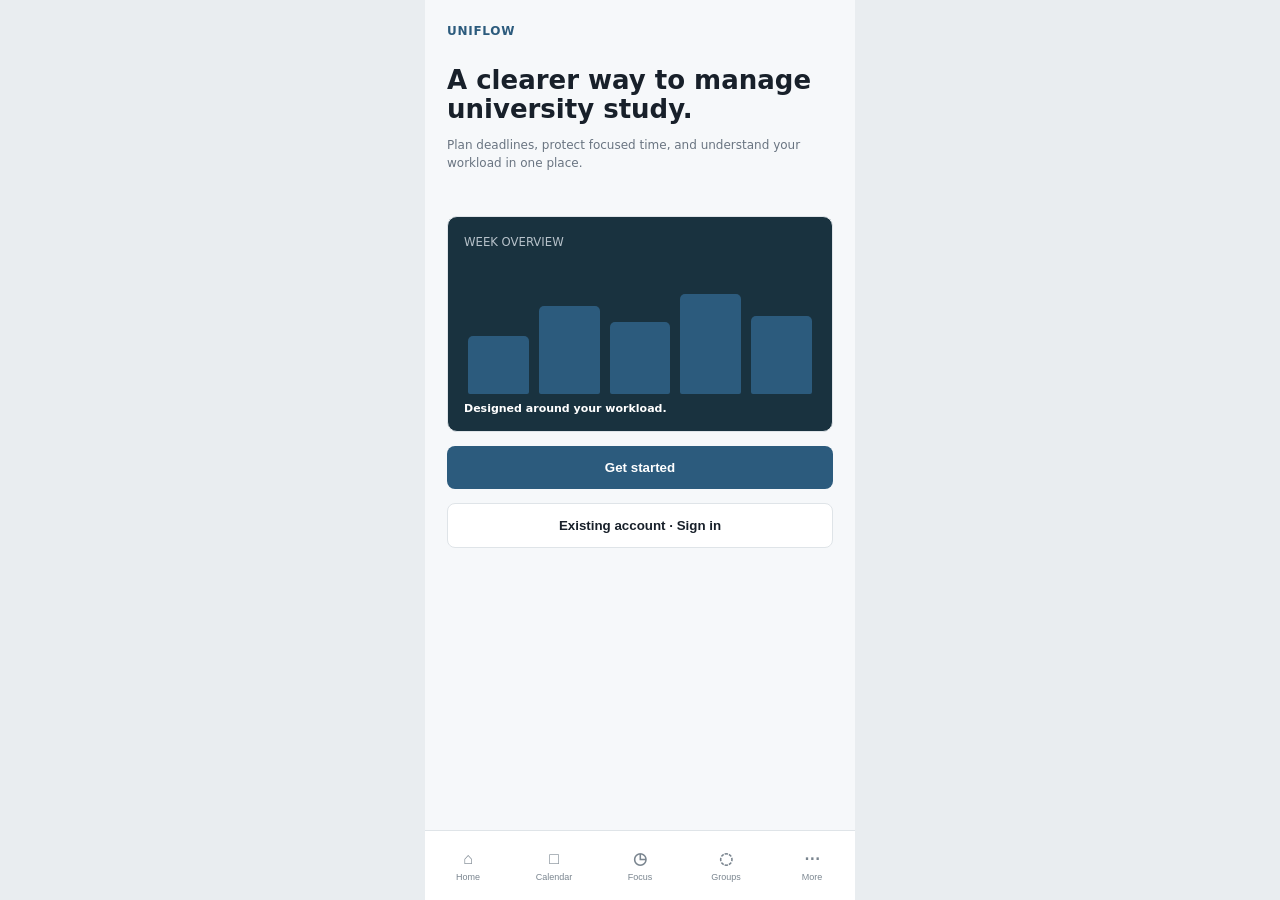
==== mobile-app.html @ fc10d0f5 "Add functional mobile UniFlow app prototype" ====
<!doctype html>
<html lang="en">
<head>
<meta charset="utf-8">
<meta name="viewport" content="width=device-width,initial-scale=1">
<meta name="theme-color" content="#19323f">
<title>UniFlow — Functional Mobile Prototype</title>
<style>
:root{--bg:#f6f8fa;--card:#fff;--ink:#18202a;--muted:#697481;--line:#dfe4e8;--accent:#2c5b7d;--soft:#e5eff6;--navy:#19323f;--green:#26815e;--amber:#b2741c;--red:#b83e45}
*{box-sizing:border-box}body{margin:0;background:#e9edf0;color:var(--ink);font:14px Inter,system-ui,sans-serif}.app{width:min(100%,430px);min-height:100vh;margin:auto;background:var(--bg)}.screen{display:none;min-height:100vh;padding:24px 22px 96px}.screen.active{display:block}.brand{font-size:12px;font-weight:800;color:var(--accent);letter-spacing:.06em}.h1{font-size:26px;line-height:1.12;margin:28px 0 8px;font-weight:750}.sub{color:var(--muted);font-size:12px;line-height:1.5}.label{margin-top:26px;font-size:10px;font-weight:800;letter-spacing:.08em;color:#89939d}.card{background:var(--card);border:1px solid var(--line);border-radius:10px;padding:16px;margin-top:10px}.btn{width:100%;border:0;border-radius:8px;padding:14px 16px;margin-top:14px;font-weight:700;cursor:pointer;background:var(--accent);color:#fff}.btn.secondary{background:#fff;color:var(--ink);border:1px solid var(--line)}input,select,textarea{width:100%;border:1px solid var(--line);border-radius:8px;background:#fff;padding:12px;margin-top:6px;font:inherit;color:var(--ink)}textarea{min-height:90px}.row{display:flex;align-items:center;justify-content:space-between;gap:12px;padding:13px 0;border-bottom:1px solid var(--line);font-size:11px}.row:last-child{border-bottom:0}.chips{display:flex;gap:8px;flex-wrap:wrap;margin-top:10px}.chip{border:1px solid var(--line);background:#fff;border-radius:18px;padding:7px 12px;font-size:10px;font-weight:700;cursor:pointer}.chip.on{background:var(--soft);border-color:transparent;color:var(--accent)}.event{padding:13px;border-left:3px solid var(--accent);background:var(--soft);border-radius:8px;margin-top:9px}.task{display:grid;grid-template-columns:20px 1fr auto;gap:10px;align-items:center}.task input{width:18px;margin:0;accent-color:var(--accent)}small{color:var(--muted)}.status{font-size:9px;font-weight:800}.danger{color:var(--red)}.metrics{display:grid;grid-template-columns:repeat(3,1fr);gap:8px}.metric{background:#fff;border:1px solid var(--line);border-radius:9px;padding:12px}.metric strong{font-size:18px}.bars{height:150px;display:flex;align-items:end;gap:10px;padding:18px 4px 5px}.bar{flex:1;background:var(--accent);border-radius:5px 5px 2px 2px}.timer{text-align:center;font-size:54px;font-weight:750;margin:60px 0 20px}.progress{height:5px;background:var(--line);border-radius:5px}.progress i{display:block;height:100%;background:var(--accent);border-radius:5px}.nav{position:fixed;bottom:0;width:min(100%,430px);height:70px;background:#fff;border-top:1px solid var(--line);display:grid;grid-template-columns:repeat(5,1fr);z-index:5}.nav button{border:0;background:#fff;color:#7a858f;font-size:9px}.nav button.active{color:var(--accent);font-weight:800}.nav b{display:block;font-size:16px;margin-bottom:4px}.toast{position:fixed;left:50%;bottom:84px;transform:translate(-50%,15px);background:#18202a;color:#fff;padding:11px 14px;border-radius:8px;font-size:11px;opacity:0;pointer-events:none;transition:.2s;z-index:10}.toast.show{opacity:1;transform:translate(-50%,0)}
</style>
</head>
<body>
<div class="app">

<section id="onboarding" class="screen active">
<div class="brand">UNIFLOW</div>
<div class="h1">A clearer way to manage university study.</div>
<p class="sub">Plan deadlines, protect focused time, and understand your workload in one place.</p>
<div class="card" style="background:var(--navy);color:#fff;margin-top:44px"><small style="color:#b7c2ca">WEEK OVERVIEW</small><div class="bars" id="mini"></div><b style="font-size:11px">Designed around your workload.</b></div>
<button class="btn" onclick="go('login')">Get started</button>
<button class="btn secondary" onclick="go('login')">Existing account · Sign in</button>
</section>

<section id="login" class="screen">
<div class="brand">UNIFLOW</div><div class="h1">University sign in</div><p class="sub">Use your institutional account to continue.</p>
<div class="label">UNIVERSITY ACCOUNT</div><div class="card">
<label>Email<input id="email" type="email" value="name@leicester.ac.uk"></label>
<label style="display:block;margin-top:12px">Password<input id="password" type="password" value="demo-password"></label>
<button class="btn" onclick="signIn()">Continue</button><button class="btn secondary" onclick="toast('Reset instructions would be sent here.')">Forgot password?</button>
</div></section>

<section id="personal" class="screen">
<div class="brand">UNIFLOW</div><div class="h1">Set up your workspace</div><p class="sub">Choose how UniFlow should plan around your week.</p>
<div class="label">COURSE LEVEL</div><div class="chips"><button class="chip on">Postgraduate</button><button class="chip">Undergraduate</button></div>
<div class="label">WHAT MATTERS MOST</div><div class="card" id="goals"></div>
<div class="label">PLANNING STYLE</div><div class="chips"><button class="chip">Flexible</button><button class="chip on">Structured</button><button class="chip">Mixed</button></div>
<button class="btn" onclick="savePersonal()">Save preferences</button>
</section>

<section id="home" class="screen">
<div class="brand">MON 12 OCT</div><div class="h1" style="margin-top:8px">Good morning, Aisha</div><p class="sub">Your week is currently manageable.</p>
<div class="card"><div class="label" style="margin:0">NEXT ACTION</div><h3>Complete literature review</h3><p class="sub">CO4223 · 2 hours · Due today</p><button class="btn" onclick="go('focus')">Start focus</button></div>
<div class="label">DEADLINES</div><div id="homeTasks"></div>
<div class="label">SYSTEM RECOMMENDATION</div><div class="card"><b>Schedule adjustment</b><p class="sub">Move Tuesday study time to 17:00 because of a group meeting.</p><button class="btn secondary" onclick="go('calendar')">Review recommendation</button></div>
</section>

<section id="calendar" class="screen">
<div class="brand">UNIFLOW</div><div class="h1">Calendar</div><p class="sub">12–18 October 2026</p>
<div class="chips"><button class="chip">Day</button><button class="chip on">Week</button><button class="chip">Month</button></div>
<div class="event"><b>HCI lecture</b><br><small>09:00–10:00</small></div><div class="event"><b>Library / independent study</b><br><small>10:00–12:00</small></div><div class="event" style="border-color:var(--amber);background:#f9efda"><b>Group meeting</b><br><small>13:00–14:00</small></div><div class="event" style="border-color:var(--green);background:#e4f4ed"><b>CO4223 focus block</b><br><small>14:00–16:00</small></div>
<div class="label">CONFLICT DETECTED</div><div class="card"><b>Suggested alternative: 16:00–18:00</b><p class="sub">Fixed commitments remain unchanged.</p><button class="btn" onclick="applySchedule()">Apply change</button></div>
</section>

<section id="tasks" class="screen">
<div class="brand">UNIFLOW</div><div class="h1">Tasks</div><p class="sub"><span id="taskCount">3</span> active tasks require attention.</p>
<div class="chips"><button class="chip on">All</button><button class="chip">Today</button><button class="chip">Upcoming</button></div>
<div class="label">ACTIVE</div><div id="taskList"></div><button class="btn" onclick="addTask()">Add task</button>
</section>

<section id="planner" class="screen">
<div class="brand">UNIFLOW</div><div class="h1">Study planner</div><p class="sub">Generate a draft plan from deadlines, availability and constraints.</p>
<div class="label">PLANNING INPUTS</div><div class="card">
<div class="row"><span>Available study time</span><b>10 hrs / week</b></div><div class="row"><span>Active deadlines</span><b>3</b></div><div class="row"><span>Fixed commitments</span><b>4</b></div><div class="row"><span>Session length</span><b>60–120 min</b></div>
</div><div class="label">RULES</div><div class="card" id="rules"></div><button class="btn" onclick="generatePlan()">Generate draft plan</button>
</section>

<section id="plan" class="screen">
<div class="brand">UNIFLOW</div><div class="h1">Draft study plan</div><p class="sub">12–18 October 2026 · editable before applying</p><div id="planList"></div>
<div class="card"><b>Why this plan?</b><p class="sub">It protects fixed commitments, prioritises nearer deadlines and leaves a buffer.</p></div>
<button class="btn" onclick="acceptPlan()">Accept draft</button><button class="btn secondary" onclick="go('planner')">Edit plan</button>
</section>

<section id="focus" class="screen">
<div class="brand">FOCUS SESSION</div><div class="h1">CO4223 · Literature review</div><div class="timer" id="timer">25:00</div><div class="progress"><i id="timerBar" style="width:100%"></i></div>
<button class="btn" id="timerBtn" onclick="toggleTimer()">Start</button><button class="btn secondary" onclick="endFocus()">End session</button>
<div class="label">SESSION CONTROLS</div><div class="card"><div class="row"><span>Notifications</span><b>Blocked</b></div><div class="row"><span>Break reminder</span><b>25 min</b></div></div>
</section>

<section id="wellbeing" class="screen">
<div class="brand">UNIFLOW</div><div class="h1">Wellbeing</div><p class="sub">Optional check-in. You control how it is used.</p>
<div class="label">HOW ARE YOU FEELING?</div><div class="chips" id="moods"></div><div class="label">FACTORS</div><div class="chips" id="factors"></div><div class="label">OPTIONAL NOTE</div><textarea id="note" placeholder="Anything affecting your study today?"></textarea><button class="btn" onclick="saveWellbeing()">Save check-in</button>
</section>

<section id="groups" class="screen">
<div class="brand">UNIFLOW</div><div class="h1">Group project</div><p class="sub">4 members · shared workspace</p><div class="chips"><button class="chip on">Chat</button><button class="chip" onclick="go('tasks')">Tasks</button><button class="chip">Files</button><button class="chip">Notes</button></div>
<div class="label">RECENT ACTIVITY</div><div class="card"><b>Aisha · 10:24</b><p class="sub">Uploaded prototype_v2.pdf</p></div><div class="card"><b>Tom · 10:28</b><p class="sub">Commented on screen 4</p></div>
<input id="message" placeholder="Write a message…"><button class="btn" onclick="sendMessage()">Send</button>
</section>

<section id="analytics" class="screen">
<div class="brand">UNIFLOW</div><div class="h1">Progress</div><p class="sub">Last 7 days</p><div class="metrics"><div class="metric"><strong>18.5h</strong><br><small>Study time</small></div><div class="metric"><strong>78%</strong><br><small>Complete</small></div><div class="metric"><strong id="focusMetric">6.2h</strong><br><small>Focus</small></div></div>
<div class="label">STUDY TIME</div><div class="card"><div class="bars" id="bars"></div></div><div class="label">REFLECTION</div><div class="card"><b>Afternoon is your strongest study period.</b><p class="sub">Use this pattern when reviewing future plans.</p></div>
</section>

<section id="whatif" class="screen">
<div class="brand">UNIFLOW</div><div class="h1">What-if analysis</div><p class="sub">Explore workload trade-offs before changing your plan.</p>
<div class="label">SCENARIO</div><select id="scenario" onchange="simulate()"><option value="work">Add 5 hours of part-time work</option><option value="travel">Add 4 hours of travel</option><option value="deadline">Move a deadline forward 2 days</option></select>
<div class="label">PROJECTED IMPACT</div><div class="card" id="impact"></div><button class="btn" onclick="applyScenario()">Apply scenario</button><button class="btn secondary" onclick="go('analytics')">Discard</button>
</section>

<section id="settings" class="screen">
<div class="brand">UNIFLOW</div><div class="h1">Settings</div><p class="sub">Accessibility, notifications and account controls.</p>
<div class="label">ACCESSIBILITY</div><div class="card"><label class="row"><span>Reduce motion</span><input type="checkbox" onchange="document.body.classList.toggle('reduce',this.checked)"></label><div class="row"><span>Screen reader labels</span><b>On</b></div><div class="row"><span>Text size</span><b>Default</b></div></div>
<div class="label">NOTIFICATIONS</div><div class="card"><label class="row"><span>Task reminders</span><input type="checkbox" checked onchange="toast(this.checked?'Task reminders on':'Task reminders off')"></label><div class="row"><span>Deadline alerts</span><b>On</b></div></div>
<button class="btn secondary" onclick="go('privacy')">Privacy & data</button>
</section>

<section id="privacy" class="screen">
<div class="brand">UNIFLOW</div><div class="h1">Privacy & data</div><p class="sub">Choose what UniFlow can use for personalisation.</p>
<div class="card"><label class="row"><span>AI recommendations</span><input type="checkbox" checked onchange="toast('Preference saved')"></label><div class="row"><span>Calendar data</span><b>On</b></div><label class="row"><span>Wellbeing data</span><input type="checkbox" onchange="toast('Preference saved')"></label></div>
<button class="btn secondary" onclick="downloadData()">Download my data</button><button class="btn secondary" onclick="toast('Deletion requires confirmation in a production account flow.')">Delete my data</button>
</section>

<nav class="nav"><button data-nav="home"><b>⌂</b>Home</button><button data-nav="calendar"><b>□</b>Calendar</button><button data-nav="focus"><b>◷</b>Focus</button><button data-nav="groups"><b>◌</b>Groups</button><button data-nav="settings"><b>⋯</b>More</button></nav>
</div>
<div id="toast" class="toast"></div>
<script>
const state=JSON.parse(localStorage.getItem('uniflowState')||'{"tasks":[{"t":"Complete literature review","m":"CO4223 · Due today","done":false},{"t":"Prepare experiment setup","m":"CO7091 · Due tomorrow","done":false},{"t":"Refine prototype screens","m":"CO4223 · 3 days","done":false}]}');
const save=()=>localStorage.setItem('uniflowState',JSON.stringify(state));
function toast(m){const t=document.getElementById('toast');t.textContent=m;t.classList.add('show');clearTimeout(window.tt);window.tt=setTimeout(()=>t.classList.remove('show'),2200)}
function go(id){document.querySelectorAll('.screen').forEach(s=>s.classList.toggle('active',s.id===id));document.querySelectorAll('.nav button').forEach(b=>b.classList.toggle('active',b.dataset.nav===id));history.replaceState(null,'','#'+id);window.scrollTo(0,0);render()}
document.querySelectorAll('[data-nav]').forEach(b=>b.onclick=()=>go(b.dataset.nav));
function signIn(){if(!email.value||!password.value)return toast('Enter your university email and password.');go('personal')}
function savePersonal(){toast('Preferences saved');go('home')}
function renderTasks(){taskList.innerHTML=state.tasks.map((x,i)=>'<div class="card task"><input type="checkbox" '+(x.done?'checked':'')+' onchange="toggleTask('+i+',this.checked)"><div><b style="'+(x.done?'text-decoration:line-through;opacity:.5':'')+'">'+x.t+'</b><small>'+x.m+'</small></div><span class="status '+(i===0?'danger':'')+'">'+(i===0?'Due today':'Upcoming')+'</span></div>').join('');taskCount.textContent=state.tasks.filter(x=>!x.done).length}
function toggleTask(i,v){state.tasks[i].done=v;save();renderTasks();toast(v?'Task completed':'Task reopened')}
function addTask(){const t=prompt('Task name');if(!t)return;state.tasks.push({t,m:'Added just now',done:false});save();renderTasks();toast('Task added')}
function renderHome(){homeTasks.innerHTML=state.tasks.slice(0,3).map(x=>'<div class="card"><b>'+x.t+'</b><p class="sub">'+x.m+'</p></div>').join('')}
function renderGoals(){goals.innerHTML=['Manage deadlines','Improve focus','Balance work and study','Collaborate effectively'].map((x,i)=>'<label class="row"><span>'+x+'</span><input type="checkbox" '+(i<3?'checked':'')+'></label>').join('')}
function renderRules(){rules.innerHTML=['Protect fixed commitments','Include breaks','Leave flexibility','Prioritise nearer deadlines'].map(x=>'<label class="row"><span>'+x+'</span><input type="checkbox" checked></label>').join('')}
function generatePlan(){go('plan');toast('Draft plan generated')}
function renderPlan(){planList.innerHTML=[['MON 12','Literature review','14:00–16:00'],['TUE 13','Research papers','17:00–18:30'],['WED 14','Prototype refinement','14:00–16:00'],['THU 15','Technical review','16:00–18:00'],['FRI 16','Group meeting','13:00–14:00']].map(x=>'<div class="card"><small>'+x[0]+'</small><b style="display:block;margin-top:5px">'+x[1]+'</b><small>'+x[2]+'</small></div>').join('')}
function acceptPlan(){toast('Plan accepted and added to calendar');go('calendar')}
let timer=1500,run=false,int;
function updateTimer(){const m=String(Math.floor(timer/60)).padStart(2,'0'),s=String(timer%60).padStart(2,'0');document.getElementById('timer').textContent=m+':'+s;document.getElementById('timerBar').style.width=(timer/1500*100)+'%'}
function toggleTimer(){run=!run;timerBtn.textContent=run?'Pause':'Start';if(run){int=setInterval(()=>{timer--;updateTimer();if(timer<=0){clearInterval(int);run=false;timer=1500;toast('Focus session complete')}} ,1000)}else clearInterval(int)}
function endFocus(){clearInterval(int);run=false;timer=1500;updateTimer();toast('Focus session saved');go('home')}
function renderMoods(){moods.innerHTML=['Very low','Low','Okay','Good','Great'].map(x=>'<button class="chip" onclick="moods.querySelectorAll(\'.chip\').forEach(b=>b.classList.remove(\'on\'));this.classList.add(\'on\')">'+x+'</button>').join('')}
function renderFactors(){factors.innerHTML=['Workload','Sleep','Motivation','Social','Other'].map(x=>'<button class="chip">'+x+'</button>').join('')}
function saveWellbeing(){toast('Check-in saved');go('home')}
function sendMessage(){const m=message.value.trim();if(!m)return toast('Write a message first.');message.value='';toast('Message added to group workspace')}
function simulate(){const v=scenario.value;const a=v==='work'?['18.5 → 14 h','1 → 3','15% → 4%']:v==='travel'?['18.5 → 15.5 h','1 → 2','15% → 8%']:['18.5 → 17 h','1 → 2','15% → 10%'];impact.innerHTML='<div class="row"><span>Study time</span><b class="danger">'+a[0]+'</b></div><div class="row"><span>Tasks at risk</span><b class="danger">'+a[1]+'</b></div><div class="row"><span>Buffer</span><b>'+a[2]+'</b></div>'}
function applySchedule(){toast('Calendar updated');go('home')}
function applyScenario(){toast('Scenario applied to planning view');go('planner')}
function downloadData(){const blob=new Blob([JSON.stringify(state,null,2)],{type:'application/json'});const a=document.createElement('a');a.href=URL.createObjectURL(blob);a.download='uniflow-data.json';a.click();toast('Data export created')}
mini.innerHTML=[58,88,72,100,78].map(h=>'<div class="bar" style="height:'+h+'px;background:#2c5b7d"></div>').join('');
function render(){renderTasks();renderHome();renderGoals();renderRules();renderPlan();renderMoods();renderFactors();simulate()}
render();if(location.hash.slice(1)&&document.getElementById(location.hash.slice(1)))go(location.hash.slice(1));
</script>
</body></html>
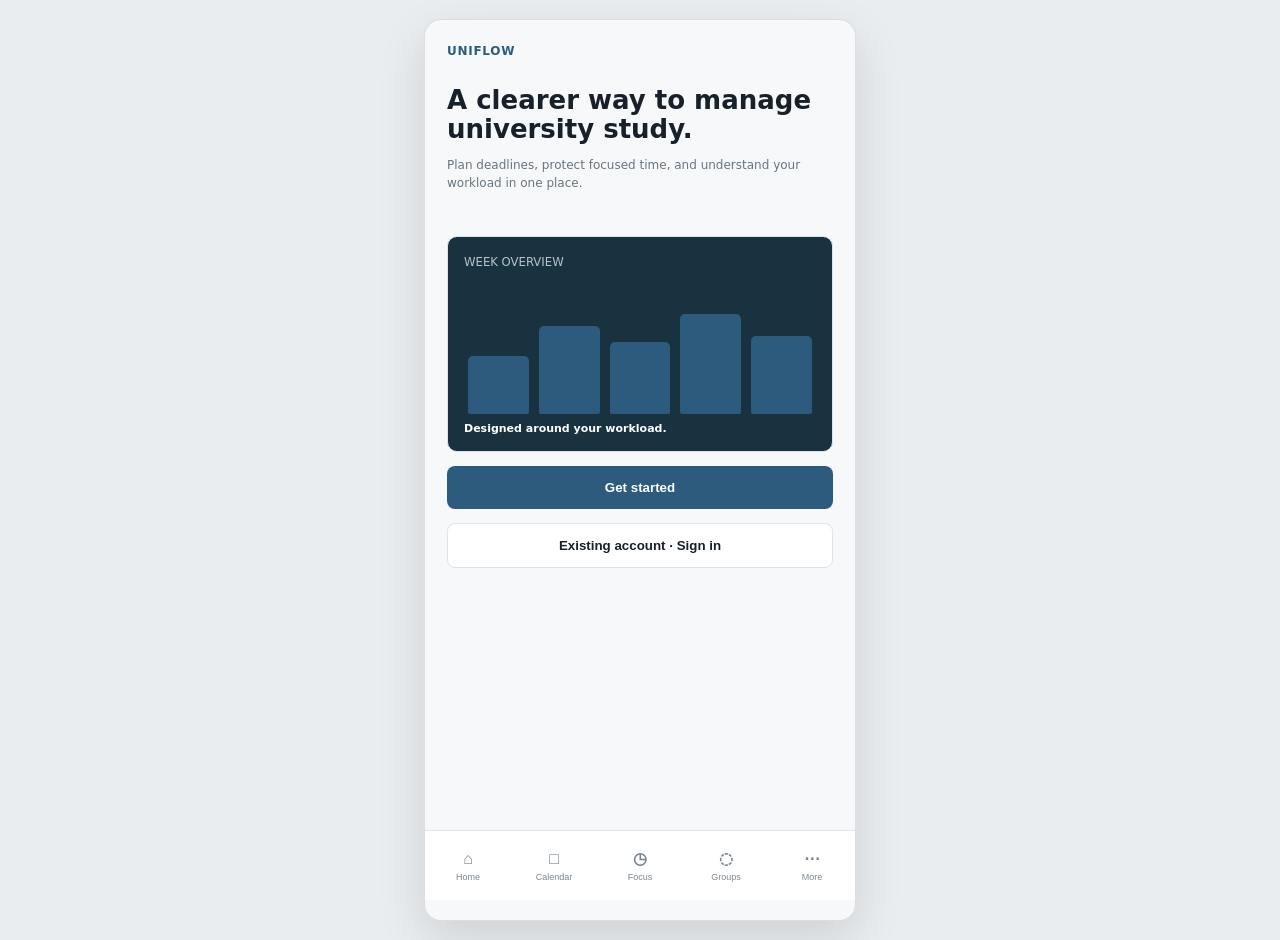
==== commit 1eb46a27: "Expand UniFlow prototype interactions and persistence" ====
--- a/mobile-app.html
+++ b/mobile-app.html
@@ -8,7 +8,7 @@
 <style>
 :root{--bg:#f6f8fa;--card:#fff;--ink:#18202a;--muted:#697481;--line:#dfe4e8;--accent:#2c5b7d;--soft:#e5eff6;--navy:#19323f;--green:#26815e;--amber:#b2741c;--red:#b83e45}
 *{box-sizing:border-box}body{margin:0;background:#e9edf0;color:var(--ink);font:14px Inter,system-ui,sans-serif}.app{width:min(100%,430px);min-height:100vh;margin:auto;background:var(--bg)}.screen{display:none;min-height:100vh;padding:24px 22px 96px}.screen.active{display:block}.brand{font-size:12px;font-weight:800;color:var(--accent);letter-spacing:.06em}.h1{font-size:26px;line-height:1.12;margin:28px 0 8px;font-weight:750}.sub{color:var(--muted);font-size:12px;line-height:1.5}.label{margin-top:26px;font-size:10px;font-weight:800;letter-spacing:.08em;color:#89939d}.card{background:var(--card);border:1px solid var(--line);border-radius:10px;padding:16px;margin-top:10px}.btn{width:100%;border:0;border-radius:8px;padding:14px 16px;margin-top:14px;font-weight:700;cursor:pointer;background:var(--accent);color:#fff}.btn.secondary{background:#fff;color:var(--ink);border:1px solid var(--line)}input,select,textarea{width:100%;border:1px solid var(--line);border-radius:8px;background:#fff;padding:12px;margin-top:6px;font:inherit;color:var(--ink)}textarea{min-height:90px}.row{display:flex;align-items:center;justify-content:space-between;gap:12px;padding:13px 0;border-bottom:1px solid var(--line);font-size:11px}.row:last-child{border-bottom:0}.chips{display:flex;gap:8px;flex-wrap:wrap;margin-top:10px}.chip{border:1px solid var(--line);background:#fff;border-radius:18px;padding:7px 12px;font-size:10px;font-weight:700;cursor:pointer}.chip.on{background:var(--soft);border-color:transparent;color:var(--accent)}.event{padding:13px;border-left:3px solid var(--accent);background:var(--soft);border-radius:8px;margin-top:9px}.task{display:grid;grid-template-columns:20px 1fr auto;gap:10px;align-items:center}.task input{width:18px;margin:0;accent-color:var(--accent)}small{color:var(--muted)}.status{font-size:9px;font-weight:800}.danger{color:var(--red)}.metrics{display:grid;grid-template-columns:repeat(3,1fr);gap:8px}.metric{background:#fff;border:1px solid var(--line);border-radius:9px;padding:12px}.metric strong{font-size:18px}.bars{height:150px;display:flex;align-items:end;gap:10px;padding:18px 4px 5px}.bar{flex:1;background:var(--accent);border-radius:5px 5px 2px 2px}.timer{text-align:center;font-size:54px;font-weight:750;margin:60px 0 20px}.progress{height:5px;background:var(--line);border-radius:5px}.progress i{display:block;height:100%;background:var(--accent);border-radius:5px}.nav{position:fixed;bottom:0;width:min(100%,430px);height:70px;background:#fff;border-top:1px solid var(--line);display:grid;grid-template-columns:repeat(5,1fr);z-index:5}.nav button{border:0;background:#fff;color:#7a858f;font-size:9px}.nav button.active{color:var(--accent);font-weight:800}.nav b{display:block;font-size:16px;margin-bottom:4px}.toast{position:fixed;left:50%;bottom:84px;transform:translate(-50%,15px);background:#18202a;color:#fff;padding:11px 14px;border-radius:8px;font-size:11px;opacity:0;pointer-events:none;transition:.2s;z-index:10}.toast.show{opacity:1;transform:translate(-50%,0)}
-</style>
+body.dark{--bg:#10161b;--card:#172027;--ink:#eef3f6;--muted:#aab5bd;--line:#2d3941;--soft:#203b4b}body.dark .btn.secondary,body.dark input,body.dark select,body.dark textarea,body.dark .chip,body.dark .nav,body.dark .nav button{background:#172027;color:var(--ink)}body.dark .metric{background:#172027}body.reduce *{transition:none!important;animation:none!important} @media (min-width:700px){.app{box-shadow:0 0 0 1px #d9dfe4,0 18px 50px rgba(0,0,0,.12);margin:20px auto;min-height:calc(100vh - 40px);border-radius:16px;overflow:hidden}.nav{position:fixed;border-radius:0 0 16px 16px}} </style>
 </head>
 <body>
 <div class="app">
@@ -47,14 +47,14 @@
 
 <section id="calendar" class="screen">
 <div class="brand">UNIFLOW</div><div class="h1">Calendar</div><p class="sub">12–18 October 2026</p>
-<div class="chips"><button class="chip">Day</button><button class="chip on">Week</button><button class="chip">Month</button></div>
-<div class="event"><b>HCI lecture</b><br><small>09:00–10:00</small></div><div class="event"><b>Library / independent study</b><br><small>10:00–12:00</small></div><div class="event" style="border-color:var(--amber);background:#f9efda"><b>Group meeting</b><br><small>13:00–14:00</small></div><div class="event" style="border-color:var(--green);background:#e4f4ed"><b>CO4223 focus block</b><br><small>14:00–16:00</small></div>
+<div class="chips" id="calendarViews"><button class="chip" data-view="day" onclick="setCalendarView('day')">Day</button><button class="chip on" data-view="week" onclick="setCalendarView('week')">Week</button><button class="chip" data-view="month" onclick="setCalendarView('month')">Month</button></div><div id="calendarContent"></div>
+<div id="calendarEvents"><div class="event"><b>HCI lecture</b><br><small>09:00–10:00</small></div><div class="event"><b>Library / independent study</b><br><small>10:00–12:00</small></div><div class="event" style="border-color:var(--amber);background:#f9efda"><b>Group meeting</b><br><small>13:00–14:00</small></div><div class="event" style="border-color:var(--green);background:#e4f4ed"><b>CO4223 focus block</b><br><small id="focusBlockTime">14:00–16:00</small></div></div>
 <div class="label">CONFLICT DETECTED</div><div class="card"><b>Suggested alternative: 16:00–18:00</b><p class="sub">Fixed commitments remain unchanged.</p><button class="btn" onclick="applySchedule()">Apply change</button></div>
 </section>
 
 <section id="tasks" class="screen">
 <div class="brand">UNIFLOW</div><div class="h1">Tasks</div><p class="sub"><span id="taskCount">3</span> active tasks require attention.</p>
-<div class="chips"><button class="chip on">All</button><button class="chip">Today</button><button class="chip">Upcoming</button></div>
+<div class="chips" id="taskFilters"><button class="chip on" data-filter="all" onclick="setTaskFilter('all')">All</button><button class="chip" data-filter="today" onclick="setTaskFilter('today')">Today</button><button class="chip" data-filter="upcoming" onclick="setTaskFilter('upcoming')">Upcoming</button><button class="chip" data-filter="done" onclick="setTaskFilter('done')">Completed</button></div>
 <div class="label">ACTIVE</div><div id="taskList"></div><button class="btn" onclick="addTask()">Add task</button>
 </section>
 
@@ -83,7 +83,7 @@
 </section>
 
 <section id="groups" class="screen">
-<div class="brand">UNIFLOW</div><div class="h1">Group project</div><p class="sub">4 members · shared workspace</p><div class="chips"><button class="chip on">Chat</button><button class="chip" onclick="go('tasks')">Tasks</button><button class="chip">Files</button><button class="chip">Notes</button></div>
+<div class="brand">UNIFLOW</div><div class="h1">Group project</div><p class="sub">4 members · shared workspace</p><div class="chips" id="groupTabs"><button class="chip on" data-tab="chat" onclick="setGroupTab('chat')">Chat</button><button class="chip" data-tab="tasks" onclick="setGroupTab('tasks')">Tasks</button><button class="chip" data-tab="files" onclick="setGroupTab('files')">Files</button><button class="chip" data-tab="notes" onclick="setGroupTab('notes')">Notes</button></div><div id="groupContent"></div>
 <div class="label">RECENT ACTIVITY</div><div class="card"><b>Aisha · 10:24</b><p class="sub">Uploaded prototype_v2.pdf</p></div><div class="card"><b>Tom · 10:28</b><p class="sub">Commented on screen 4</p></div>
 <input id="message" placeholder="Write a message…"><button class="btn" onclick="sendMessage()">Send</button>
 </section>
@@ -101,9 +101,12 @@
 
 <section id="settings" class="screen">
 <div class="brand">UNIFLOW</div><div class="h1">Settings</div><p class="sub">Accessibility, notifications and account controls.</p>
-<div class="label">ACCESSIBILITY</div><div class="card"><label class="row"><span>Reduce motion</span><input type="checkbox" onchange="document.body.classList.toggle('reduce',this.checked)"></label><div class="row"><span>Screen reader labels</span><b>On</b></div><div class="row"><span>Text size</span><b>Default</b></div></div>
+<div class="label">QUICK ACCESS</div><div class="chips">
+<button class="chip" onclick="go('tasks')">Tasks</button><button class="chip" onclick="go('planner')">Planner</button><button class="chip" onclick="go('wellbeing')">Wellbeing</button><button class="chip" onclick="go('analytics')">Progress</button><button class="chip" onclick="go('whatif')">What-if</button>
+</div>
+<div class="label">ACCESSIBILITY</div><div class="card"><label class="row"><span>Reduce motion</span><input id="reduceMotion" type="checkbox" onchange="setPreference('reduceMotion',this.checked)"></label><label class="row"><span>Dark mode</span><input id="darkMode" type="checkbox" onchange="setPreference('darkMode',this.checked)"></label><div class="row"><span>Screen reader labels</span><b>On</b></div><div class="row"><span>Text size</span><b>Default</b></div></div>
 <div class="label">NOTIFICATIONS</div><div class="card"><label class="row"><span>Task reminders</span><input type="checkbox" checked onchange="toast(this.checked?'Task reminders on':'Task reminders off')"></label><div class="row"><span>Deadline alerts</span><b>On</b></div></div>
-<button class="btn secondary" onclick="go('privacy')">Privacy & data</button>
+<button class="btn secondary" onclick="go('privacy')">Privacy & data</button><button class="btn secondary" onclick="resetDemo()">Reset demo data</button>
 </section>
 
 <section id="privacy" class="screen">
@@ -118,6 +121,8 @@
 <script>
 const state=JSON.parse(localStorage.getItem('uniflowState')||'{"tasks":[{"t":"Complete literature review","m":"CO4223 · Due today","done":false},{"t":"Prepare experiment setup","m":"CO7091 · Due tomorrow","done":false},{"t":"Refine prototype screens","m":"CO4223 · 3 days","done":false}]}');
 const save=()=>localStorage.setItem('uniflowState',JSON.stringify(state));
+const prefs=JSON.parse(localStorage.getItem('uniflowPrefs')||'{}');
+let taskFilter='all',calendarView='week',groupTab='chat';
 function toast(m){const t=document.getElementById('toast');t.textContent=m;t.classList.add('show');clearTimeout(window.tt);window.tt=setTimeout(()=>t.classList.remove('show'),2200)}
 function go(id){document.querySelectorAll('.screen').forEach(s=>s.classList.toggle('active',s.id===id));document.querySelectorAll('.nav button').forEach(b=>b.classList.toggle('active',b.dataset.nav===id));history.replaceState(null,'','#'+id);window.scrollTo(0,0);render()}
 document.querySelectorAll('[data-nav]').forEach(b=>b.onclick=()=>go(b.dataset.nav));
@@ -131,21 +136,32 @@
 function renderRules(){rules.innerHTML=['Protect fixed commitments','Include breaks','Leave flexibility','Prioritise nearer deadlines'].map(x=>'<label class="row"><span>'+x+'</span><input type="checkbox" checked></label>').join('')}
 function generatePlan(){go('plan');toast('Draft plan generated')}
 function renderPlan(){planList.innerHTML=[['MON 12','Literature review','14:00–16:00'],['TUE 13','Research papers','17:00–18:30'],['WED 14','Prototype refinement','14:00–16:00'],['THU 15','Technical review','16:00–18:00'],['FRI 16','Group meeting','13:00–14:00']].map(x=>'<div class="card"><small>'+x[0]+'</small><b style="display:block;margin-top:5px">'+x[1]+'</b><small>'+x[2]+'</small></div>').join('')}
-function acceptPlan(){toast('Plan accepted and added to calendar');go('calendar')}
+function acceptPlan(){state.planAccepted=true;save();toast('Plan accepted and added to calendar');go('calendar')}
 let timer=1500,run=false,int;
 function updateTimer(){const m=String(Math.floor(timer/60)).padStart(2,'0'),s=String(timer%60).padStart(2,'0');document.getElementById('timer').textContent=m+':'+s;document.getElementById('timerBar').style.width=(timer/1500*100)+'%'}
-function toggleTimer(){run=!run;timerBtn.textContent=run?'Pause':'Start';if(run){int=setInterval(()=>{timer--;updateTimer();if(timer<=0){clearInterval(int);run=false;timer=1500;toast('Focus session complete')}} ,1000)}else clearInterval(int)}
+function toggleTimer(){run=!run;timerBtn.textContent=run?'Pause':'Start';if(run){int=setInterval(()=>{timer--;updateTimer();if(timer<=0){clearInterval(int);run=false;timer=1500;updateTimer();timerBtn.textContent='Start';toast('Focus session complete')}} ,1000)}else clearInterval(int)}
 function endFocus(){clearInterval(int);run=false;timer=1500;updateTimer();toast('Focus session saved');go('home')}
 function renderMoods(){moods.innerHTML=['Very low','Low','Okay','Good','Great'].map(x=>'<button class="chip" onclick="moods.querySelectorAll(\'.chip\').forEach(b=>b.classList.remove(\'on\'));this.classList.add(\'on\')">'+x+'</button>').join('')}
 function renderFactors(){factors.innerHTML=['Workload','Sleep','Motivation','Social','Other'].map(x=>'<button class="chip">'+x+'</button>').join('')}
 function saveWellbeing(){toast('Check-in saved');go('home')}
 function sendMessage(){const m=message.value.trim();if(!m)return toast('Write a message first.');message.value='';toast('Message added to group workspace')}
-function simulate(){const v=scenario.value;const a=v==='work'?['18.5 → 14 h','1 → 3','15% → 4%']:v==='travel'?['18.5 → 15.5 h','1 → 2','15% → 8%']:['18.5 → 17 h','1 → 2','15% → 10%'];impact.innerHTML='<div class="row"><span>Study time</span><b class="danger">'+a[0]+'</b></div><div class="row"><span>Tasks at risk</span><b class="danger">'+a[1]+'</b></div><div class="row"><span>Buffer</span><b>'+a[2]+'</b></div>'}
-function applySchedule(){toast('Calendar updated');go('home')}
-function applyScenario(){toast('Scenario applied to planning view');go('planner')}
+function simulate(){const v=document.getElementById('scenario')?.value||'work';const a=v==='work'?['18.5 → 14 h','1 → 3','15% → 4%']:v==='travel'?['18.5 → 15.5 h','1 → 2','15% → 8%']:['18.5 → 17 h','1 → 2','15% → 10%'];impact.innerHTML='<div class="row"><span>Study time</span><b class="danger">'+a[0]+'</b></div><div class="row"><span>Tasks at risk</span><b class="danger">'+a[1]+'</b></div><div class="row"><span>Buffer</span><b>'+a[2]+'</b></div>'}
+function applySchedule(){state.scheduleAdjusted=true;save();toast('Calendar updated to 16:00–18:00');go('home')}
+function applyScenario(){state.lastScenario=document.getElementById('scenario').value;save();toast('Scenario saved to planning view');go('planner')}
 function downloadData(){const blob=new Blob([JSON.stringify(state,null,2)],{type:'application/json'});const a=document.createElement('a');a.href=URL.createObjectURL(blob);a.download='uniflow-data.json';a.click();toast('Data export created')}
 mini.innerHTML=[58,88,72,100,78].map(h=>'<div class="bar" style="height:'+h+'px;background:#2c5b7d"></div>').join('');
-function render(){renderTasks();renderHome();renderGoals();renderRules();renderPlan();renderMoods();renderFactors();simulate()}
+function render(){renderTasks();renderHome();renderGoals();renderRules();renderPlan();renderMoods();renderFactors();renderCalendar();renderGroup();simulate();const ft=document.getElementById('focusBlockTime');if(ft)ft.textContent=state.scheduleAdjusted?'16:00–18:00':'14:00–16:00';const done=state.tasks.filter(x=>x.done).length;const ac=document.getElementById('activeDeadlineCount');if(ac)ac.textContent=state.tasks.filter(x=>!x.done).length;const rm=document.getElementById('reduceMotion');if(rm)rm.checked=!!prefs.reduceMotion;const dm=document.getElementById('darkMode');if(dm)dm.checked=!!prefs.darkMode;document.body.classList.toggle('dark',!!prefs.darkMode);document.body.classList.toggle('reduce',!!prefs.reduceMotion);renderAnalytics(done);}
+function setTaskFilter(filter){taskFilter=filter;document.querySelectorAll('#taskFilters .chip').forEach(b=>b.classList.toggle('on',b.dataset.filter===filter));renderTasks();}
+function setCalendarView(view){calendarView=view;document.querySelectorAll('#calendarViews .chip').forEach(b=>b.classList.toggle('on',b.dataset.view===view));renderCalendar();}
+function renderCalendar(){const el=document.getElementById('calendarEvents');if(!el)return;const focus=state.scheduleAdjusted?'16:00–18:00':'14:00–16:00';const views={day:[['TODAY','HCI lecture','09:00–10:00'],['TODAY','Independent study','10:00–12:00'],['TODAY','Group meeting','13:00–14:00'],['TODAY','CO4223 focus block',focus]],week:[['MON 12','HCI lecture','09:00–10:00'],['MON 12','Library / independent study','10:00–12:00'],['MON 12','Group meeting','13:00–14:00'],['MON 12','CO4223 focus block',focus],['TUE 13','Research papers','17:00–18:30'],['WED 14','Prototype refinement','14:00–16:00']],month:[['12 OCT','HCI lecture + study','09:00–12:00'],['13 OCT','Research papers','17:00–18:30'],['14 OCT','Prototype refinement','14:00–16:00'],['15 OCT','Technical review','16:00–18:00'],['16 OCT','Group meeting','13:00–14:00']]};el.innerHTML=views[calendarView].map((x,i)=>'<div class="event"><b>'+x[1]+'</b><br><small>'+x[0]+' · '+x[2]+'</small></div>').join('');}
+function renderTasks(){const list=document.getElementById('taskList');if(!list)return;let items=state.tasks.filter(x=>taskFilter==='all'||(taskFilter==='done'&&x.done)||(taskFilter!=='done'&&!x.done));list.innerHTML=items.map((x)=>{const i=state.tasks.indexOf(x);return '<div class="card task"><input aria-label="Complete '+x.t+'" type="checkbox" '+(x.done?'checked':'')+' onchange="toggleTask('+i+',this.checked)"><div><b style="'+(x.done?'text-decoration:line-through;opacity:.5':'')+'">'+escapeHtml(x.t)+'</b><small>'+escapeHtml(x.m)+'</small></div><span class="status '+(i===0&&!x.done?'danger':'')+'">'+(x.done?'Completed':(i===0?'Due today':'Upcoming'))+'</span></div>'}).join('')||'<div class="card"><b>No tasks in this view.</b><p class="sub">Try another filter or add a task.</p></div>';const count=document.getElementById('taskCount');if(count)count.textContent=state.tasks.filter(x=>!x.done).length;}
+function escapeHtml(v){return String(v).replace(/[&<>\"']/g,m=>({'&':'&amp;','<':'&lt;','>':'&gt;','\\"':'&quot;',"'":'&#39;'}[m]||m));}
+function setGroupTab(tab){groupTab=tab;document.querySelectorAll('#groupTabs .chip').forEach(b=>b.classList.toggle('on',b.dataset.tab===tab));renderGroup();}
+function renderGroup(){const el=document.getElementById('groupContent');if(!el)return;const content={chat:'<div class="card"><b>Aisha · 10:24</b><p class="sub">Uploaded prototype_v2.pdf</p></div><div class="card"><b>Tom · 10:28</b><p class="sub">Commented on screen 4</p></div><input id="message" placeholder="Write a message…" aria-label="Group message"><button class="btn" onclick="sendMessage()">Send</button>',tasks:'<div class="card"><b>Prototype review</b><p class="sub">Aisha · Due Friday</p></div><div class="card"><b>Literature review</b><p class="sub">Tom · In progress</p></div><button class="btn secondary" onclick="go(\'tasks\')">Open shared tasks</button>',files:'<div class="card"><b>prototype_v2.pdf</b><p class="sub">Uploaded today · 2.4 MB</p></div><div class="card"><b>research-notes.docx</b><p class="sub">Updated yesterday</p></div><button class="btn secondary" onclick="toast(\'File picker would open in production.\')">Upload file</button>',notes:'<textarea id="groupNote" placeholder="Shared notes…">'+escapeHtml(state.groupNote||'')+'</textarea><button class="btn" onclick="saveGroupNote()">Save shared note</button>'};el.innerHTML=content[groupTab];}
+function saveGroupNote(){state.groupNote=document.getElementById('groupNote').value;save();toast('Shared note saved');}
+function setPreference(k,v){prefs[k]=v;localStorage.setItem('uniflowPrefs',JSON.stringify(prefs));document.body.classList.toggle('dark',!!prefs.darkMode);document.body.classList.toggle('reduce',!!prefs.reduceMotion);toast('Preference saved');}
+function resetDemo(){if(!confirm('Reset UniFlow demo data?'))return;localStorage.removeItem('uniflowState');localStorage.removeItem('uniflowPrefs');location.reload();}
+function renderAnalytics(done){const fm=document.getElementById('focusMetric');if(fm)fm.textContent=(6.2+(done*0.3)).toFixed(1)+'h';}
 render();if(location.hash.slice(1)&&document.getElementById(location.hash.slice(1)))go(location.hash.slice(1));
 </script>
 </body></html>
